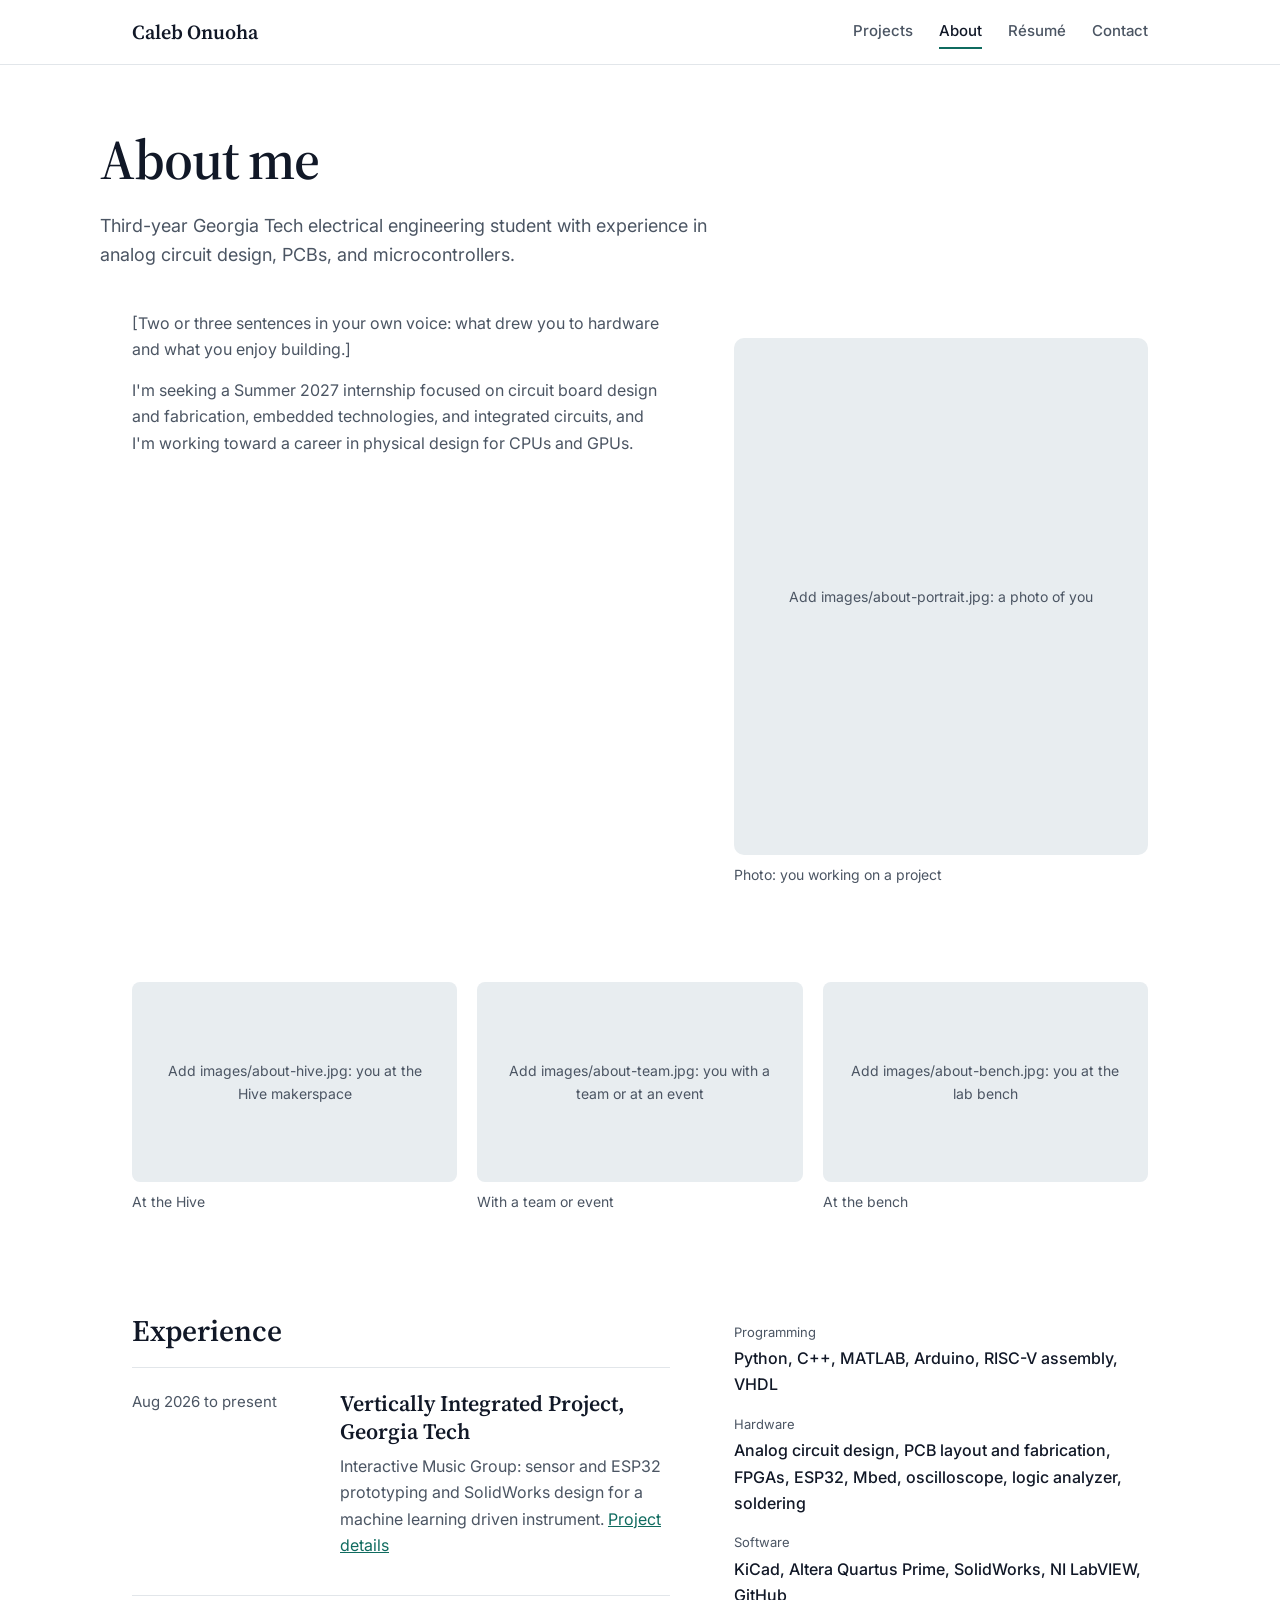
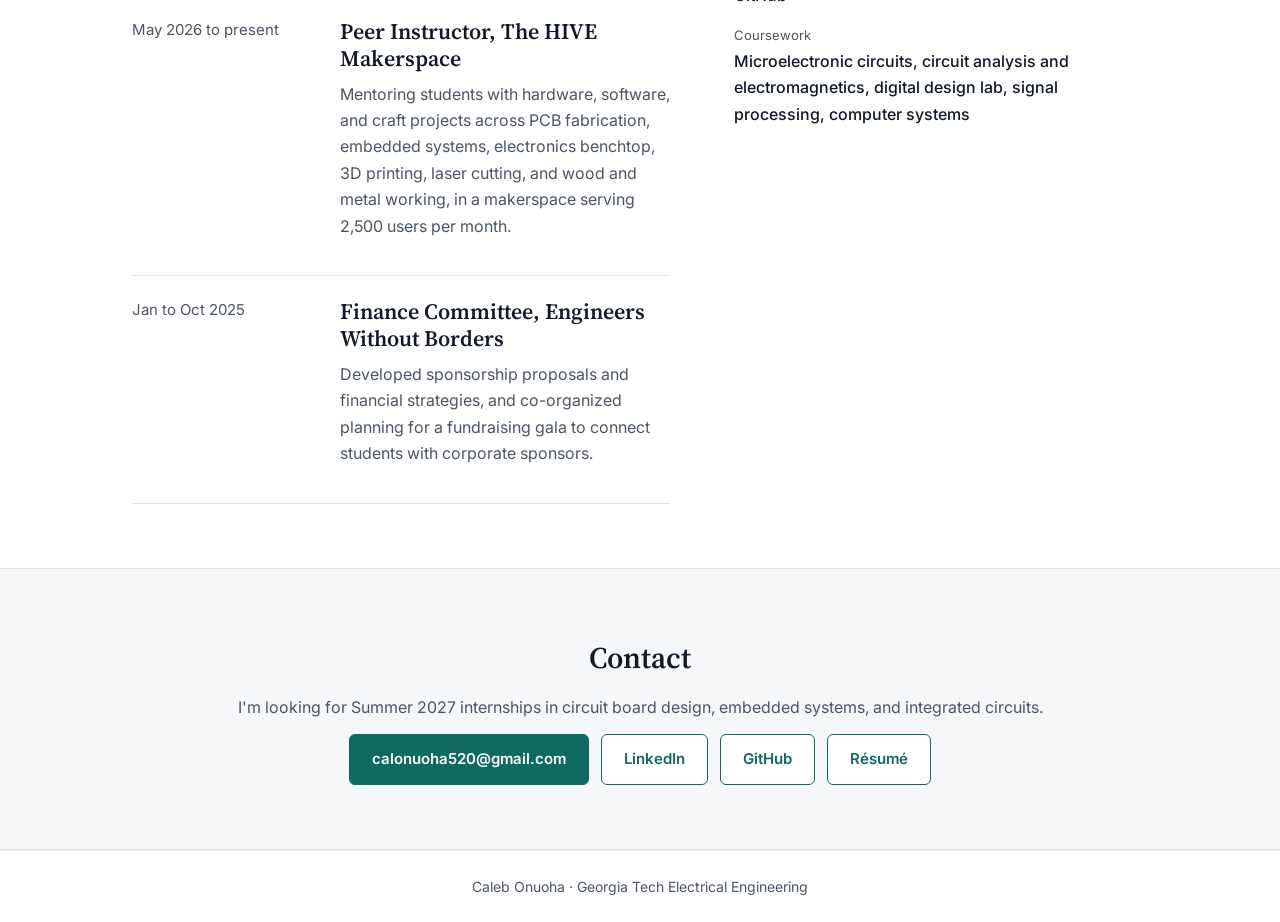
==== about.html @ 9a083c58 "Add files via upload" ====
<!DOCTYPE html><html lang="en"><head><meta charset="utf-8"><meta name="viewport" content="width=device-width, initial-scale=1"><link rel="preconnect" href="https://fonts.googleapis.com"><link rel="preconnect" href="https://fonts.gstatic.com" crossorigin><link href="https://fonts.googleapis.com/css2?family=Inter:wght@400;500;600&family=Source+Serif+4:opsz,wght@8..60,500;8..60,600&display=swap" rel="stylesheet"><link rel="stylesheet" href="style.css"><title>About | Caleb Onuoha</title></head><body>
<header><div class="wrap"><a class="name" href="index.html">Caleb Onuoha</a><nav aria-label="Primary"><a href="projects.html">Projects</a><a href="about.html" aria-current="page">About</a><a href="resume.html">Résumé</a><a href="about.html#contact">Contact</a></nav></div></header>
<main>
<div class="wrap page-head"><h1>About me</h1><p class="lede">Third-year Georgia Tech electrical engineering student with experience in analog circuit design, PCBs, and microcontrollers.</p></div>
<div class="wrap cols" style="padding-bottom:40px">
  <div>
    <p class="muted">[Two or three sentences in your own voice: what drew you to hardware and what you enjoy building.]</p>
    <p class="muted">I'm seeking a Summer 2027 internship focused on circuit board design and fabrication, embedded technologies, and integrated circuits, and I'm working toward a career in physical design for CPUs and GPUs.</p>
  </div>
  <div class="portrait"><figure><div class="shot"><img src="images/about-portrait.jpg" alt="a photo of you" onerror="this.replaceWith(document.createTextNode('Add images/about-portrait.jpg: a photo of you'))"></div><figcaption>Photo: you working on a project</figcaption></figure></div>
</div>
<div class="wrap"><div class="gallery"><figure><div class="shot"><img src="images/about-hive.jpg" alt="you at the Hive makerspace" onerror="this.replaceWith(document.createTextNode('Add images/about-hive.jpg: you at the Hive makerspace'))"></div><figcaption>At the Hive</figcaption></figure> <figure><div class="shot"><img src="images/about-team.jpg" alt="you with a team or at an event" onerror="this.replaceWith(document.createTextNode('Add images/about-team.jpg: you with a team or at an event'))"></div><figcaption>With a team or event</figcaption></figure> <figure><div class="shot"><img src="images/about-bench.jpg" alt="you at the lab bench" onerror="this.replaceWith(document.createTextNode('Add images/about-bench.jpg: you at the lab bench'))"></div><figcaption>At the bench</figcaption></figure></div></div>
<section><div class="wrap cols">
  <div>
    <h2>Experience</h2>
    <div class="role"><div class="when">Aug 2026 to present</div><div><h3>Vertically Integrated Project, Georgia Tech</h3><p class="muted">Interactive Music Group: sensor and ESP32 prototyping and SolidWorks design for a machine learning driven instrument. <a href="vip.html">Project details</a></p></div></div>
    <div class="role"><div class="when">May 2026 to present</div><div><h3>Peer Instructor, The HIVE Makerspace</h3><p class="muted">Mentoring students with hardware, software, and craft projects across PCB fabrication, embedded systems, electronics benchtop, 3D printing, laser cutting, and wood and metal working, in a makerspace serving 2,500 users per month.</p></div></div>
    <div class="role"><div class="when">Jan to Oct 2025</div><div><h3>Finance Committee, Engineers Without Borders</h3><p class="muted">Developed sponsorship proposals and financial strategies, and co-organized planning for a fundraising gala to connect students with corporate sponsors.</p></div></div>
  </div>
  <dl class="skills">
    <dt>Programming</dt><dd>Python, C++, MATLAB, Arduino, RISC-V assembly, VHDL</dd>
    <dt>Hardware</dt><dd>Analog circuit design, PCB layout and fabrication, FPGAs, ESP32, Mbed, oscilloscope, logic analyzer, soldering</dd>
    <dt>Software</dt><dd>KiCad, Altera Quartus Prime, SolidWorks, NI LabVIEW, GitHub</dd>
    <dt>Coursework</dt><dd>Microelectronic circuits, circuit analysis and electromagnetics, digital design lab, signal processing, computer systems</dd>
  </dl>
</div></section>
<section class="alt contact" id="contact"><div class="wrap">
  <h2>Contact</h2><p class="muted">I'm looking for Summer 2027 internships in circuit board design, embedded systems, and integrated circuits.</p>
  <div class="actions"><a class="btn primary" href="mailto:calonuoha520@gmail.com">calonuoha520@gmail.com</a><a class="btn ghost" href="https://www.linkedin.com/in/caleb-onuoha">LinkedIn</a><a class="btn ghost" href="https://github.com/calonuoha">GitHub</a><a class="btn ghost" href="resume.html">Résumé</a></div>
</div></section>
</main>
<footer>Caleb Onuoha · Georgia Tech Electrical Engineering</footer>
</body></html>
---- style.css ----
:root{--bg:#fff;--alt:#f5f7f8;--ink:#111827;--soft:#4b5563;--line:#e2e6ea;--accent:#0f6b5f;--accent-dark:#0a4f46;--serif:"Source Serif 4",Georgia,serif;--sans:"Inter","Helvetica Neue",Arial,sans-serif}
*{box-sizing:border-box}
body{margin:0;font-family:var(--sans);color:var(--ink);background:var(--bg);line-height:1.65;-webkit-font-smoothing:antialiased}
a{color:var(--accent)}
a:focus-visible{outline:3px solid var(--accent);outline-offset:3px}
.wrap{max-width:1080px;margin:0 auto;padding:0 32px}
header{position:sticky;top:0;z-index:10;background:rgba(255,255,255,.95);backdrop-filter:blur(8px);border-bottom:1px solid var(--line)}
header .wrap{display:flex;align-items:center;justify-content:space-between;height:64px}
.name{font-family:var(--serif);font-weight:600;font-size:20px;color:var(--ink);text-decoration:none}
nav{display:flex;gap:26px;font-size:15px;font-weight:500}
nav a{color:var(--soft);text-decoration:none;padding:4px 0;border-bottom:2px solid transparent}
nav a:hover{color:var(--accent)}
nav a[aria-current="page"]{color:var(--ink);border-color:var(--accent)}
h1{font-family:var(--serif);font-weight:600;font-size:clamp(36px,5vw,56px);line-height:1.1;letter-spacing:-.02em;margin:0 0 20px}
h2{font-family:var(--serif);font-weight:600;font-size:30px;margin:0 0 12px}
h3{font-family:var(--serif);font-weight:600;font-size:22px;line-height:1.25;margin:0 0 8px}
p{margin:0 0 14px}.muted{color:var(--soft)}
.lede{font-size:18px;color:var(--soft);max-width:60ch;margin:0 0 32px}
.hero{padding:88px 0 72px;display:grid;grid-template-columns:1.6fr 1fr;gap:72px;align-items:start}
.page-head{padding:64px 0 40px}.page-head .lede{margin:0}
section{padding:64px 0}section.alt{background:var(--alt);border-top:1px solid var(--line);border-bottom:1px solid var(--line)}
.actions{display:flex;flex-wrap:wrap;gap:12px}
.btn{display:inline-block;padding:12px 22px;border-radius:6px;font-weight:600;font-size:15px;text-decoration:none;border:1px solid var(--accent)}
.btn.primary{background:var(--accent);color:#fff}.btn.primary:hover{background:var(--accent-dark)}
.btn.ghost{color:var(--accent);background:#fff}.btn.ghost:hover{background:var(--alt)}
.facts{border-left:3px solid var(--accent);padding-left:24px;margin:0}
.facts dt,.skills dt{font-size:13px;color:var(--soft);margin-top:16px}.facts dt:first-child,.skills dt:first-child{margin-top:0}
.facts dd,.skills dd{margin:2px 0 0;font-weight:500}
.featured{display:grid;grid-template-columns:1.1fr 1fr;background:#fff;border:1px solid var(--line);border-radius:10px;overflow:hidden;margin-bottom:28px}
.shot{background:#e8edf0;min-height:280px;display:grid;place-items:center;color:var(--soft);font-size:14px;text-align:center;padding:20px}
.shot img{width:100%;height:100%;object-fit:cover;display:block}
.featured .body{padding:32px}
.grid{display:grid;grid-template-columns:repeat(auto-fit,minmax(300px,1fr));gap:28px}
.card{background:#fff;border:1px solid var(--line);border-radius:10px;padding:28px;display:flex;flex-direction:column}
.tags{list-style:none;display:flex;flex-wrap:wrap;gap:8px;padding:0;margin:4px 0 18px}
.tags li,.status{font-size:13px;font-weight:500;background:var(--alt);border:1px solid var(--line);border-radius:999px;padding:3px 12px;color:var(--soft)}
.status{display:inline-block;margin-bottom:14px}
.more{margin-top:auto;font-weight:600;font-size:15px;text-decoration:none}.more:hover{text-decoration:underline}
.back{display:inline-block;margin-bottom:20px;font-size:15px;font-weight:500;text-decoration:none}
.meta{display:grid;grid-template-columns:repeat(auto-fit,minmax(180px,1fr));gap:20px;padding:24px 0;border-top:1px solid var(--line);border-bottom:1px solid var(--line);margin:28px 0 0}
.meta div span{display:block;font-size:13px;color:var(--soft)}.meta div strong{font-weight:600}
.case{max-width:760px}.case h2{margin-top:48px}
figure{margin:28px 0}figure .shot{border-radius:8px;min-height:240px}figcaption{font-size:14px;color:var(--soft);margin-top:8px}
.cols{display:grid;grid-template-columns:1.3fr 1fr;gap:64px}
.role{display:grid;grid-template-columns:180px 1fr;gap:28px;padding:22px 0;border-top:1px solid var(--line)}.role:last-child{border-bottom:1px solid var(--line)}
.role .when{color:var(--soft);font-size:15px}
.contact{text-align:center}.contact .actions{justify-content:center}
footer{border-top:1px solid var(--line);padding:24px 0;font-size:14px;color:var(--soft);text-align:center}
@media(max-width:860px){.wrap{padding:0 20px}nav{gap:14px;font-size:14px}.hero,.cols{grid-template-columns:1fr;gap:36px}.hero{padding:56px 0}.featured{grid-template-columns:1fr}.role{grid-template-columns:1fr;gap:4px}section{padding:48px 0}}
.portrait .shot{aspect-ratio:4/5;min-height:0;border-radius:10px}
.gallery{display:grid;grid-template-columns:repeat(auto-fit,minmax(240px,1fr));gap:20px;margin:28px 0}
.gallery figure{margin:0}.gallery .shot{min-height:200px;border-radius:8px}
.viewer{width:100%;height:min(88vh,1000px);border:1px solid var(--line);border-radius:8px;background:var(--alt);display:block}
.case ul.list,.list{padding-left:20px;margin:0 0 14px;color:var(--soft)}.list li{margin-bottom:6px}
.note{font-size:14px;color:var(--soft)}
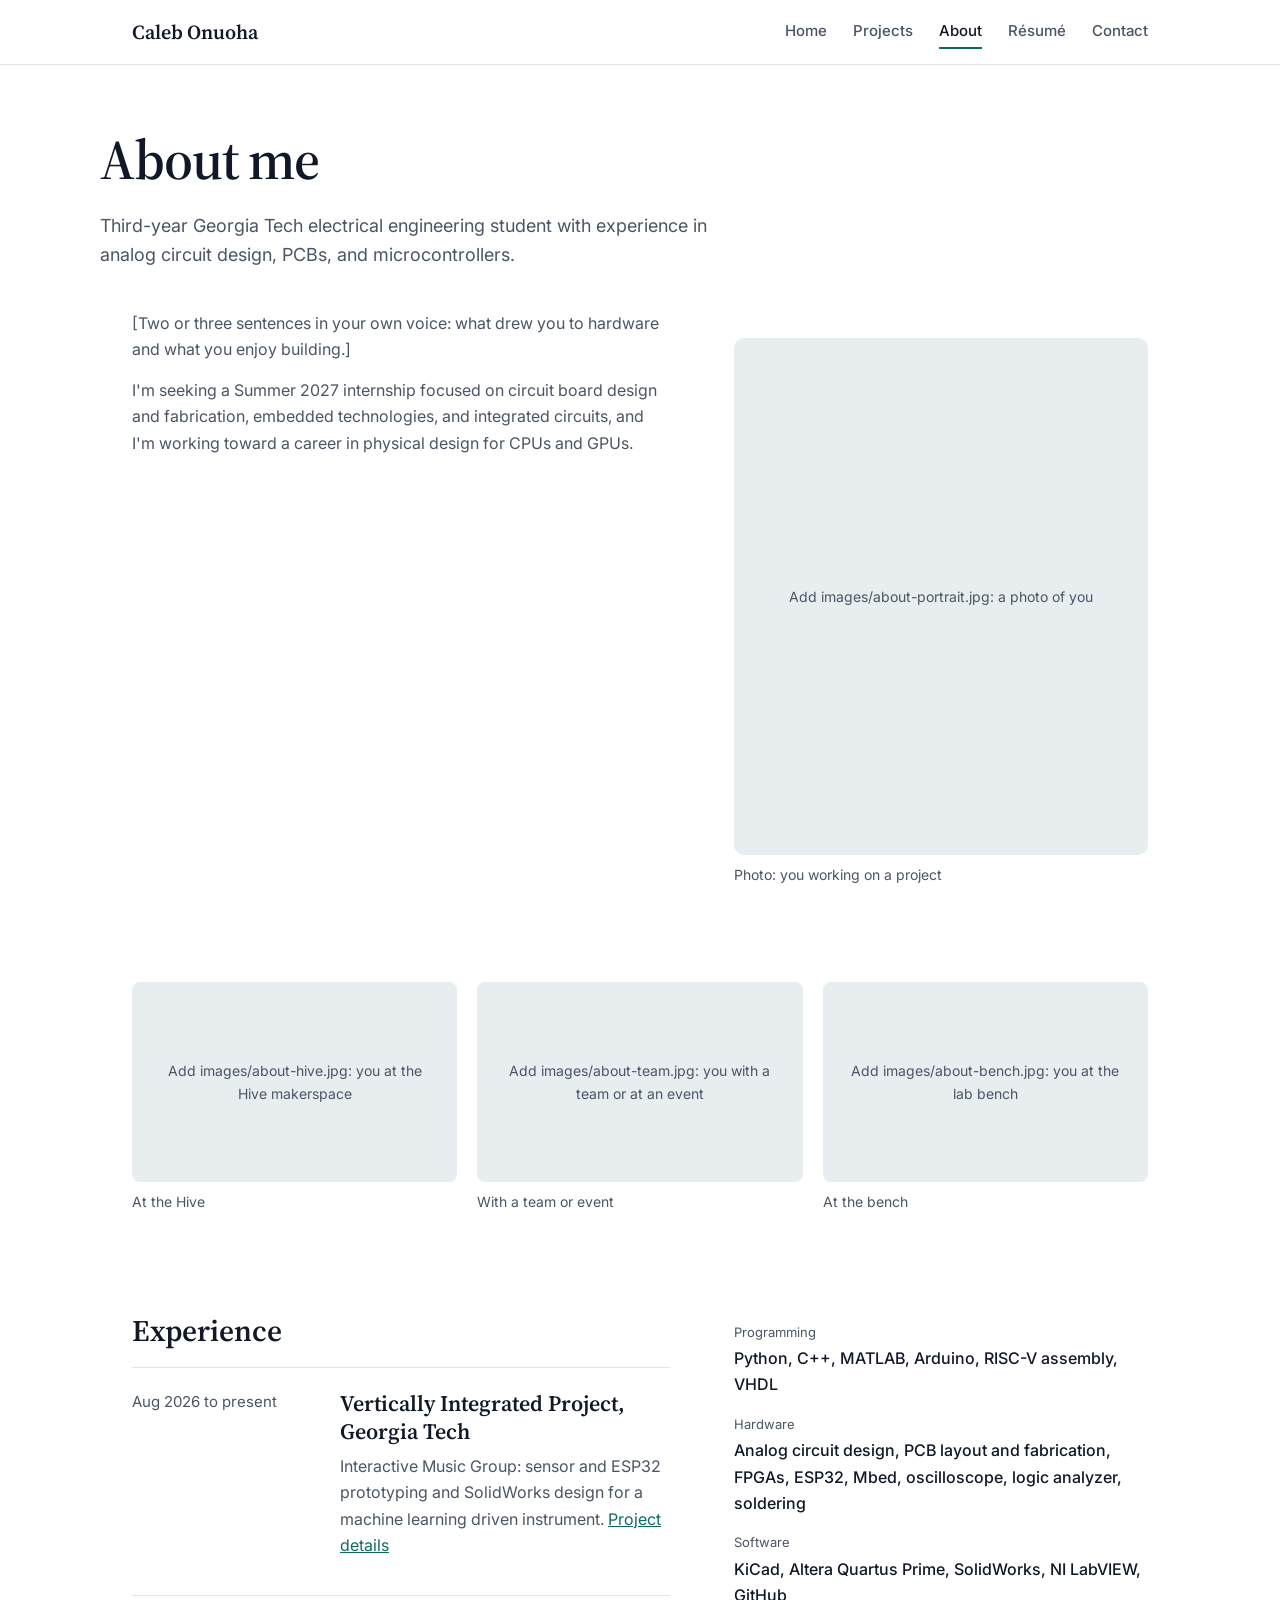
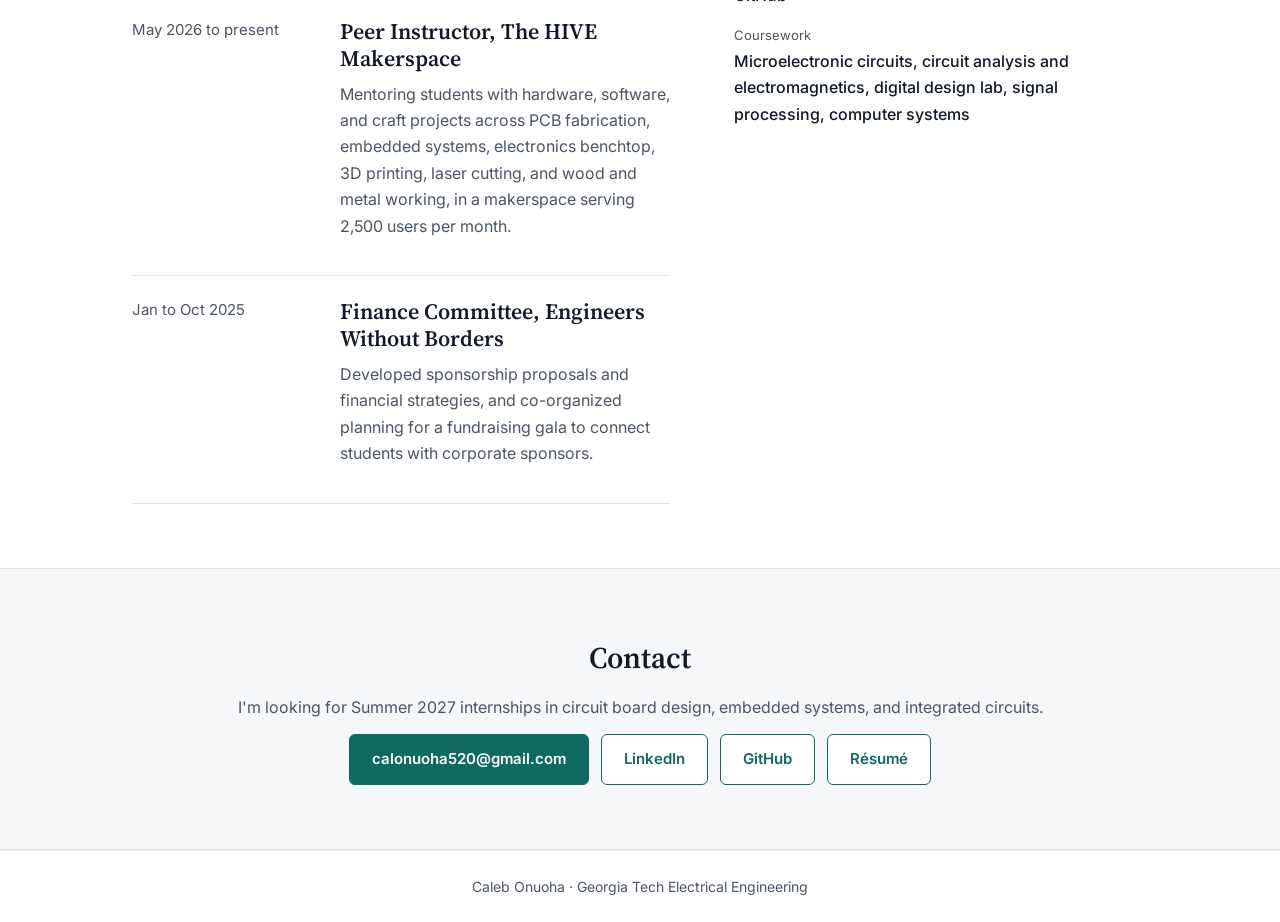
==== commit 4d04eb66: "Update header navigation links in about.html" ====
--- a/about.html
+++ b/about.html
@@ -1,5 +1,5 @@
 <!DOCTYPE html><html lang="en"><head><meta charset="utf-8"><meta name="viewport" content="width=device-width, initial-scale=1"><link rel="preconnect" href="https://fonts.googleapis.com"><link rel="preconnect" href="https://fonts.gstatic.com" crossorigin><link href="https://fonts.googleapis.com/css2?family=Inter:wght@400;500;600&family=Source+Serif+4:opsz,wght@8..60,500;8..60,600&display=swap" rel="stylesheet"><link rel="stylesheet" href="style.css"><title>About | Caleb Onuoha</title></head><body>
-<header><div class="wrap"><a class="name" href="index.html">Caleb Onuoha</a><nav aria-label="Primary"><a href="projects.html">Projects</a><a href="about.html" aria-current="page">About</a><a href="resume.html">Résumé</a><a href="about.html#contact">Contact</a></nav></div></header>
+<header><div class="wrap"><a class="name" href="index.html">Caleb Onuoha</a><nav aria-label="Primary"><a href="index.html">Home</a><a href="projects.html">Projects</a><a href="about.html" aria-current="page">About</a><a href="resume.html">Résumé</a><a href="about.html#contact">Contact</a></nav></div></header>
 <main>
 <div class="wrap page-head"><h1>About me</h1><p class="lede">Third-year Georgia Tech electrical engineering student with experience in analog circuit design, PCBs, and microcontrollers.</p></div>
 <div class="wrap cols" style="padding-bottom:40px">
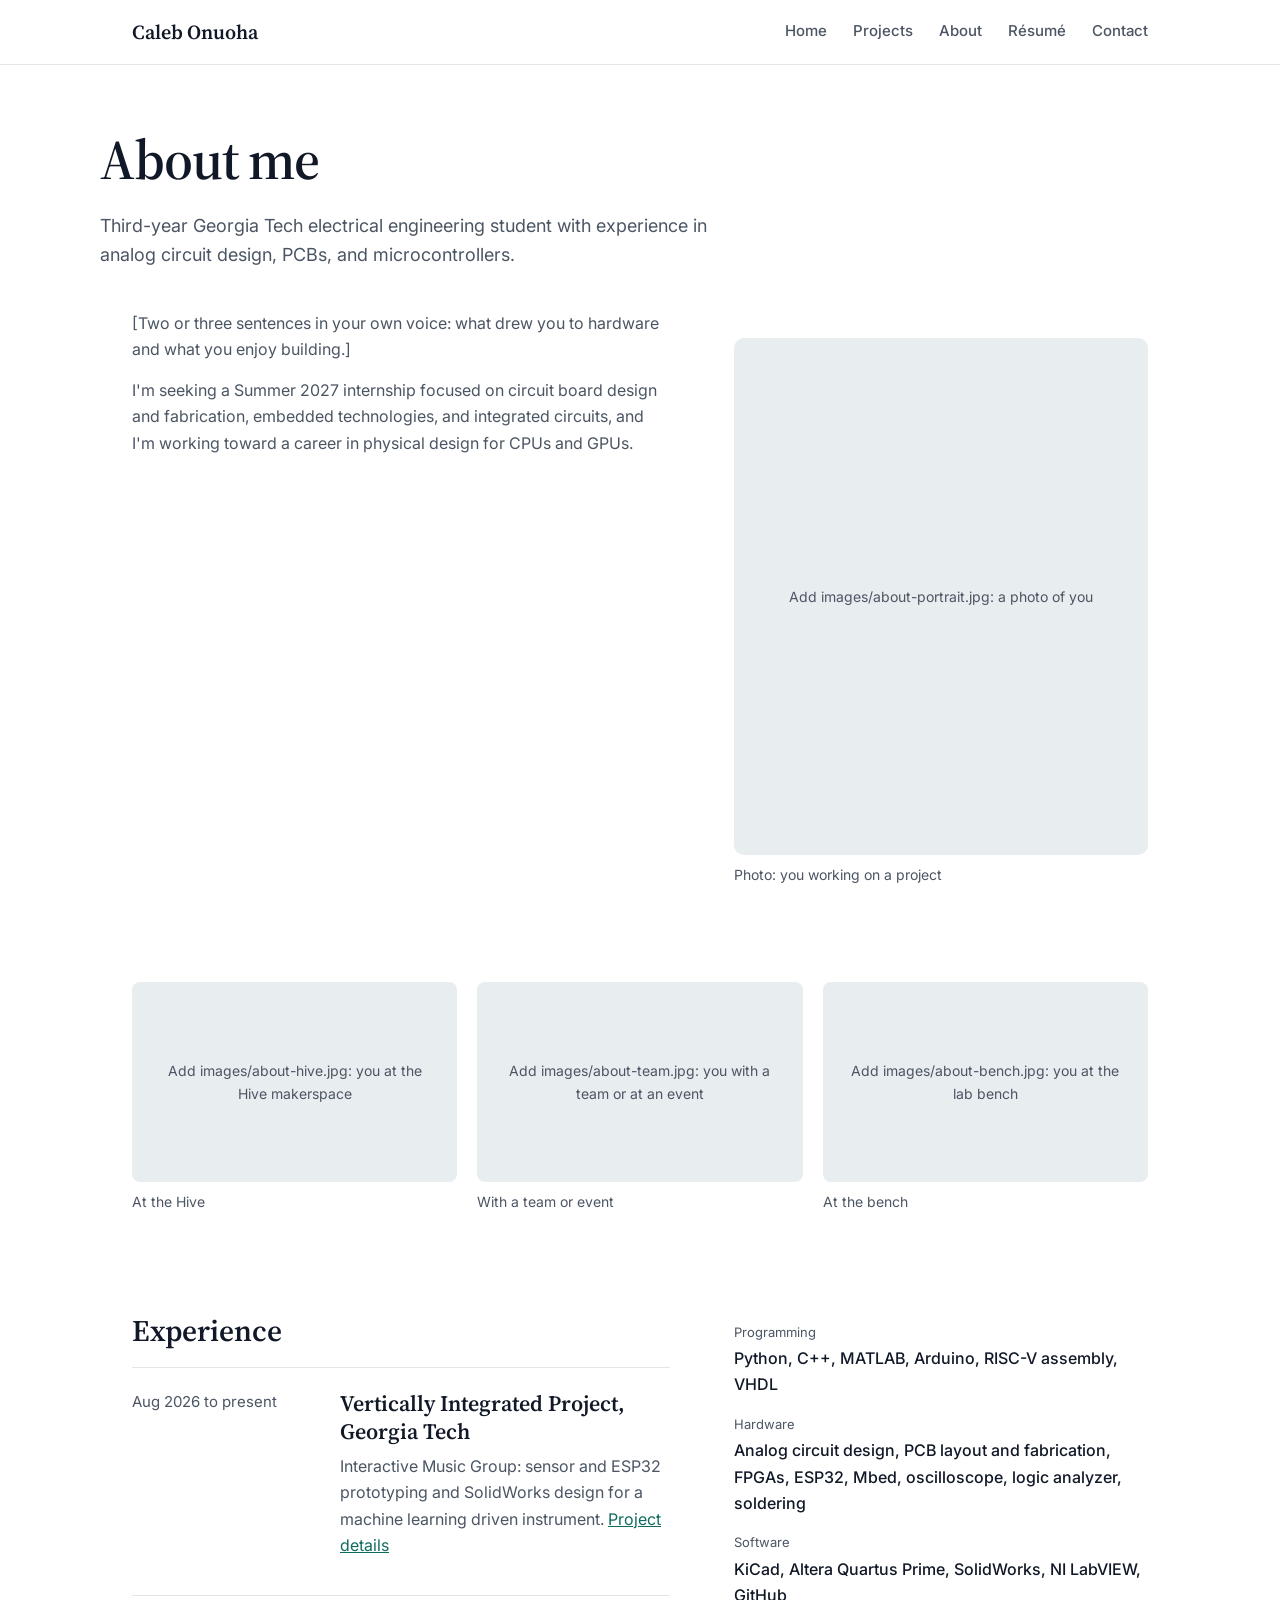
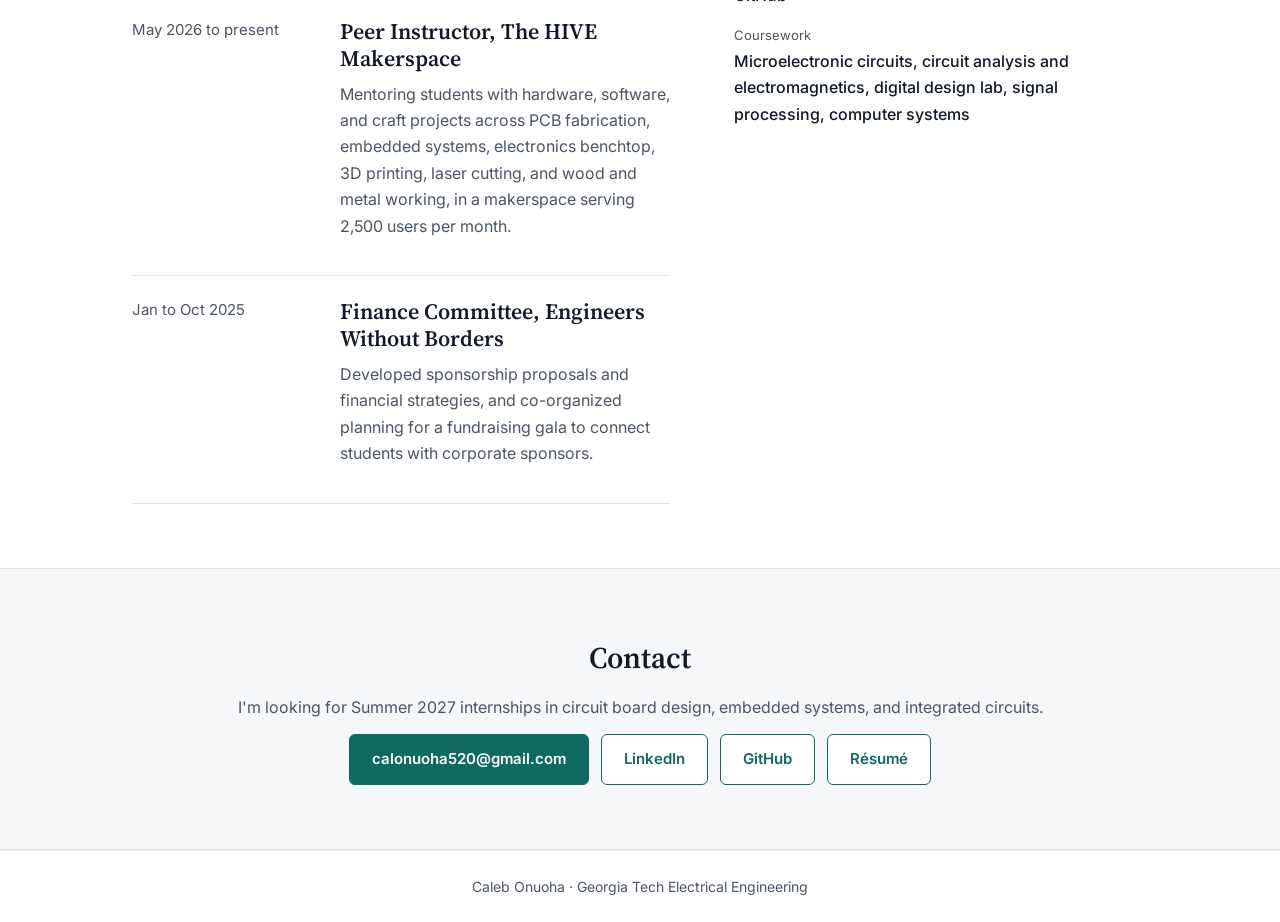
==== commit dd4ab830: "Update about.html" ====
--- a/about.html
+++ b/about.html
@@ -1,5 +1,5 @@
 <!DOCTYPE html><html lang="en"><head><meta charset="utf-8"><meta name="viewport" content="width=device-width, initial-scale=1"><link rel="preconnect" href="https://fonts.googleapis.com"><link rel="preconnect" href="https://fonts.gstatic.com" crossorigin><link href="https://fonts.googleapis.com/css2?family=Inter:wght@400;500;600&family=Source+Serif+4:opsz,wght@8..60,500;8..60,600&display=swap" rel="stylesheet"><link rel="stylesheet" href="style.css"><title>About | Caleb Onuoha</title></head><body>
-<header><div class="wrap"><a class="name" href="index.html">Caleb Onuoha</a><nav aria-label="Primary"><a href="index.html">Home</a><a href="projects.html">Projects</a><a href="about.html" aria-current="page">About</a><a href="resume.html">Résumé</a><a href="about.html#contact">Contact</a></nav></div></header>
+<header><div class="wrap"><a class="name" href="index.html">Caleb Onuoha</a><nav aria-label="Primary"><a href="index.html">Home</a><a href="projects.html">Projects</a><a href="about.html">About</a><a href="resume.html">Résumé</a><a href="about.html#contact">Contact</a></nav></div></header>
 <main>
 <div class="wrap page-head"><h1>About me</h1><p class="lede">Third-year Georgia Tech electrical engineering student with experience in analog circuit design, PCBs, and microcontrollers.</p></div>
 <div class="wrap cols" style="padding-bottom:40px">
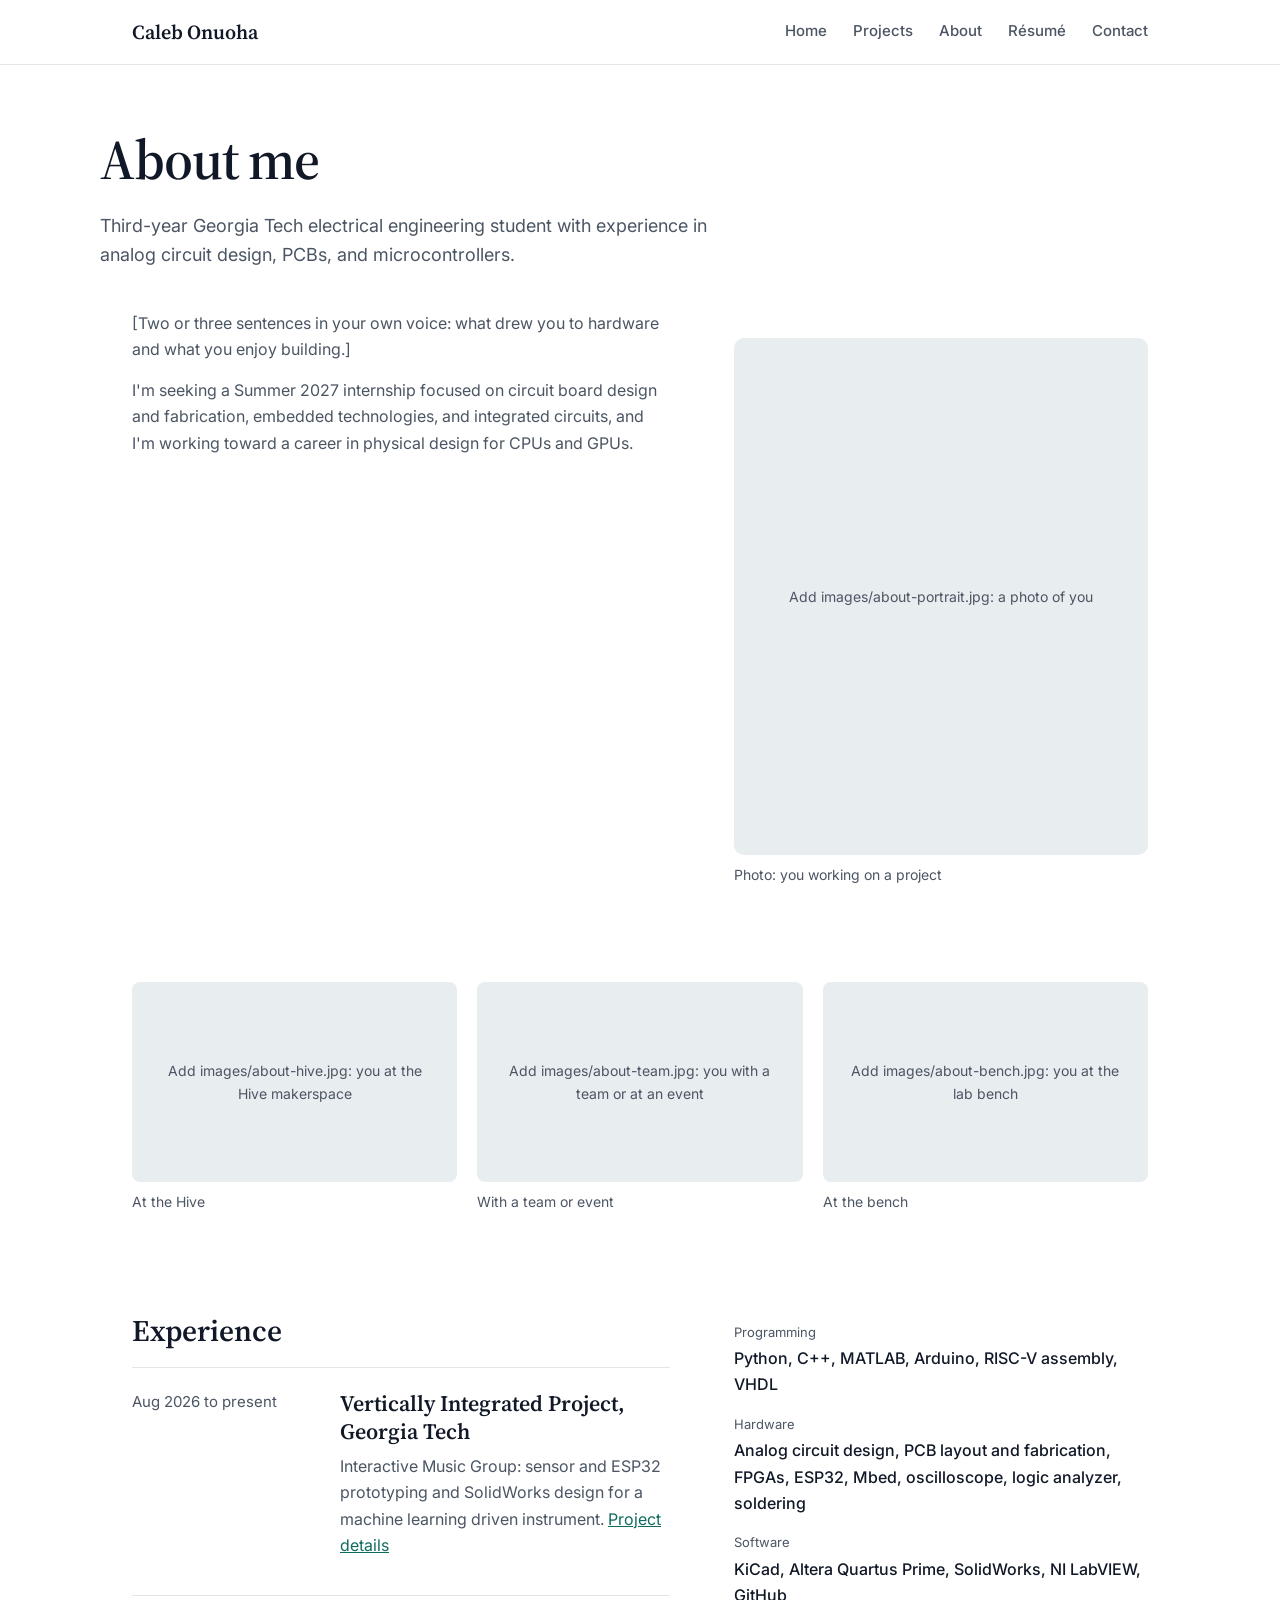
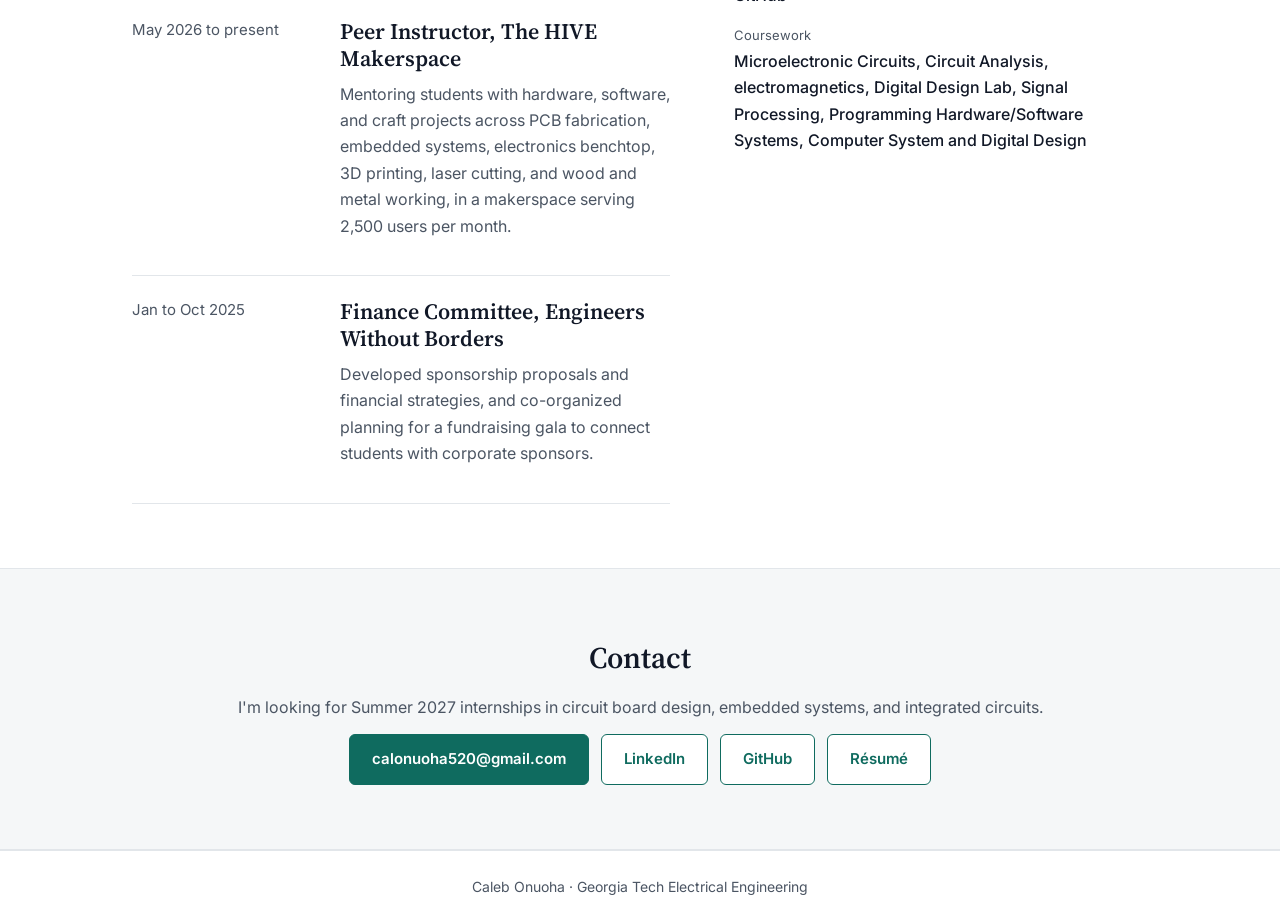
==== commit e335f714: "Revise coursework details in about.html Updated coursework descriptions for clarity and consistency." ====
--- a/about.html
+++ b/about.html
@@ -21,7 +21,7 @@
     <dt>Programming</dt><dd>Python, C++, MATLAB, Arduino, RISC-V assembly, VHDL</dd>
     <dt>Hardware</dt><dd>Analog circuit design, PCB layout and fabrication, FPGAs, ESP32, Mbed, oscilloscope, logic analyzer, soldering</dd>
     <dt>Software</dt><dd>KiCad, Altera Quartus Prime, SolidWorks, NI LabVIEW, GitHub</dd>
-    <dt>Coursework</dt><dd>Microelectronic circuits, circuit analysis and electromagnetics, digital design lab, signal processing, computer systems</dd>
+    <dt>Coursework</dt><dd>Microelectronic Circuits, Circuit Analysis, electromagnetics, Digital Design Lab, Signal Processing, Programming Hardware/Software Systems, Computer System and Digital Design</dd>
   </dl>
 </div></section>
 <section class="alt contact" id="contact"><div class="wrap">
--- a/style.css
+++ b/style.css
@@ -50,6 +50,5 @@
 .portrait .shot{aspect-ratio:4/5;min-height:0;border-radius:10px}
 .gallery{display:grid;grid-template-columns:repeat(auto-fit,minmax(240px,1fr));gap:20px;margin:28px 0}
 .gallery figure{margin:0}.gallery .shot{min-height:200px;border-radius:8px}
-.viewer{width:100%;height:min(88vh,1000px);border:1px solid var(--line);border-radius:8px;background:var(--alt);display:block}
-.case ul.list,.list{padding-left:20px;margin:0 0 14px;color:var(--soft)}.list li{margin-bottom:6px}
+.viewer{width:100%;max-width:900px;margin:0 auto;height:auto;aspect-ratio:8.5/11.1;border:1px solid var(--line);border-radius:8px;background:var(--alt);display:block}.case ul.list,.list{padding-left:20px;margin:0 0 14px;color:var(--soft)}.list li{margin-bottom:6px}
 .note{font-size:14px;color:var(--soft)}
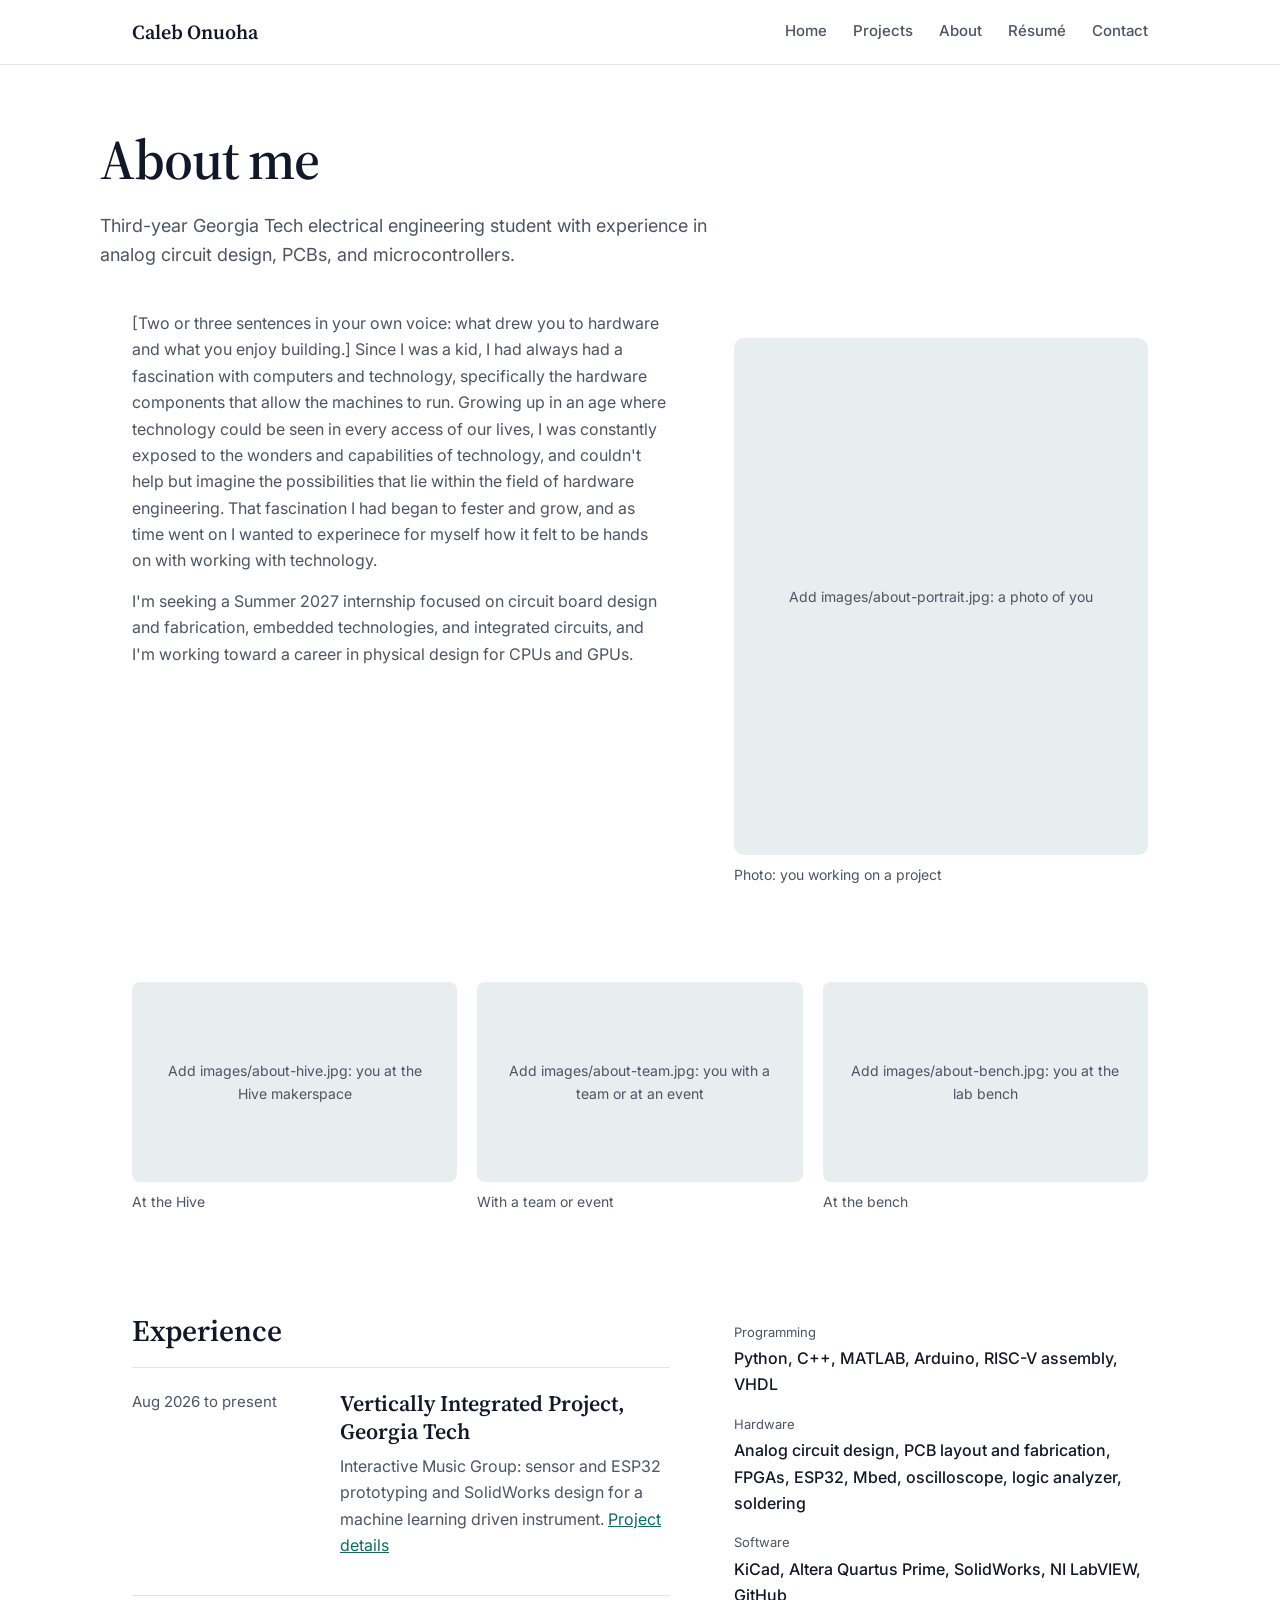
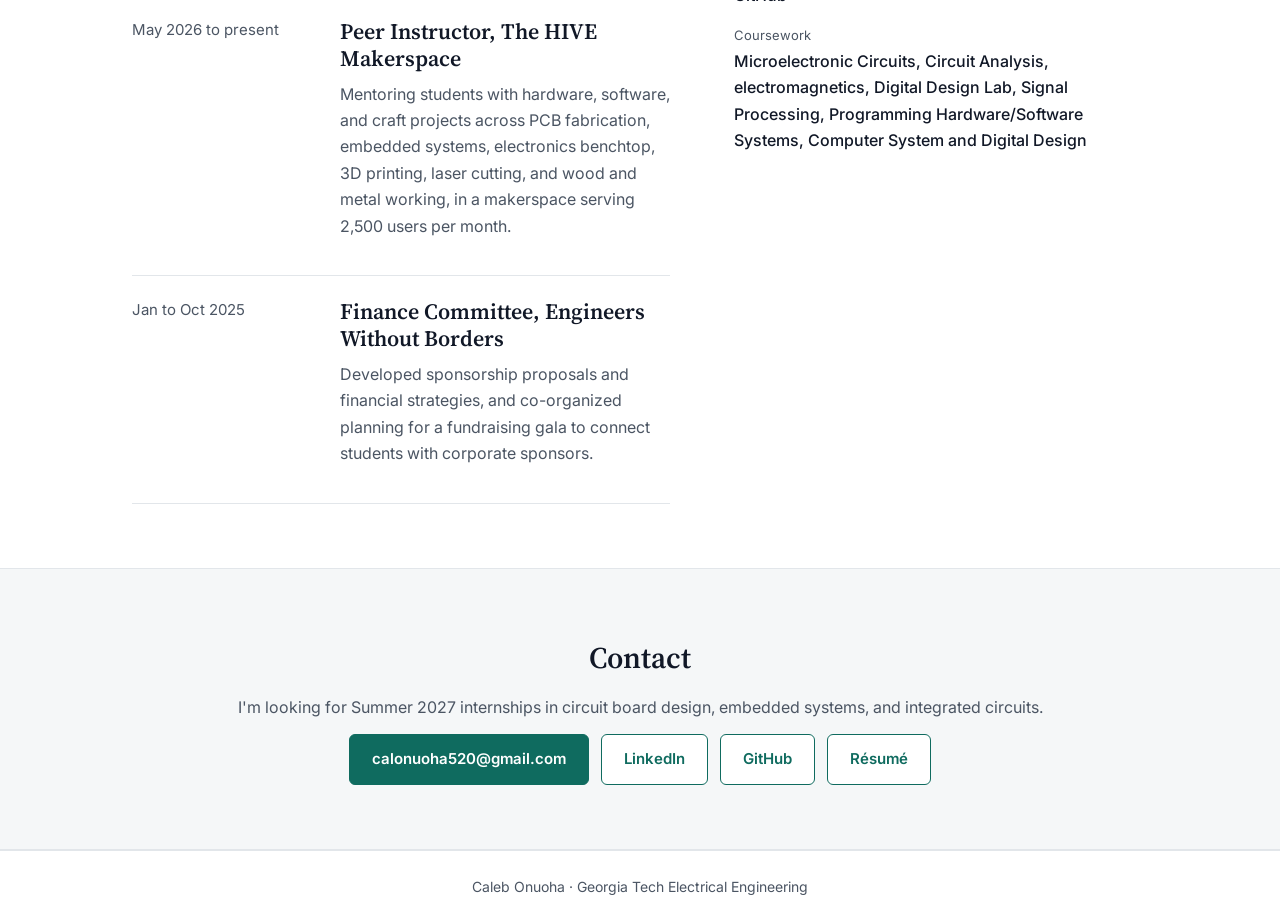
==== commit e0a43465: "Update about.html" ====
--- a/about.html
+++ b/about.html
@@ -4,7 +4,7 @@
 <div class="wrap page-head"><h1>About me</h1><p class="lede">Third-year Georgia Tech electrical engineering student with experience in analog circuit design, PCBs, and microcontrollers.</p></div>
 <div class="wrap cols" style="padding-bottom:40px">
   <div>
-    <p class="muted">[Two or three sentences in your own voice: what drew you to hardware and what you enjoy building.]</p>
+    <p class="muted">[Two or three sentences in your own voice: what drew you to hardware and what you enjoy building.] Since I was a kid, I had always had a fascination with computers and technology, specifically the hardware components that allow the machines to run. Growing up in an age where technology could be seen in every access of our lives, I was constantly exposed to the wonders and capabilities of technology, and couldn't help but imagine the possibilities that lie within the field of hardware engineering. That fascination I had began to fester and grow, and as time went on I wanted to experinece for myself how it felt to be hands on with working with technology.</p>
     <p class="muted">I'm seeking a Summer 2027 internship focused on circuit board design and fabrication, embedded technologies, and integrated circuits, and I'm working toward a career in physical design for CPUs and GPUs.</p>
   </div>
   <div class="portrait"><figure><div class="shot"><img src="images/about-portrait.jpg" alt="a photo of you" onerror="this.replaceWith(document.createTextNode('Add images/about-portrait.jpg: a photo of you'))"></div><figcaption>Photo: you working on a project</figcaption></figure></div>
--- a/style.css
+++ b/style.css
@@ -52,3 +52,9 @@
 .gallery figure{margin:0}.gallery .shot{min-height:200px;border-radius:8px}
 .viewer{width:100%;max-width:900px;margin:0 auto;height:auto;aspect-ratio:8.5/11.1;border:1px solid var(--line);border-radius:8px;background:var(--alt);display:block}.case ul.list,.list{padding-left:20px;margin:0 0 14px;color:var(--soft)}.list li{margin-bottom:6px}
 .note{font-size:14px;color:var(--soft)}
+.gallery.big{align-items:start}
+.gallery.big .shot{aspect-ratio:16/10;min-height:0;display:grid;place-items:center;background:var(--alt)}
+.gallery.big img{width:100%;height:100%;object-fit:contain}
+.gallery.big figcaption{text-align:center;margin-top:10px}
+.case.wide{max-width:1000px}
+.case.wide p,.case.wide .list,.case.wide .lede{max-width:760px}
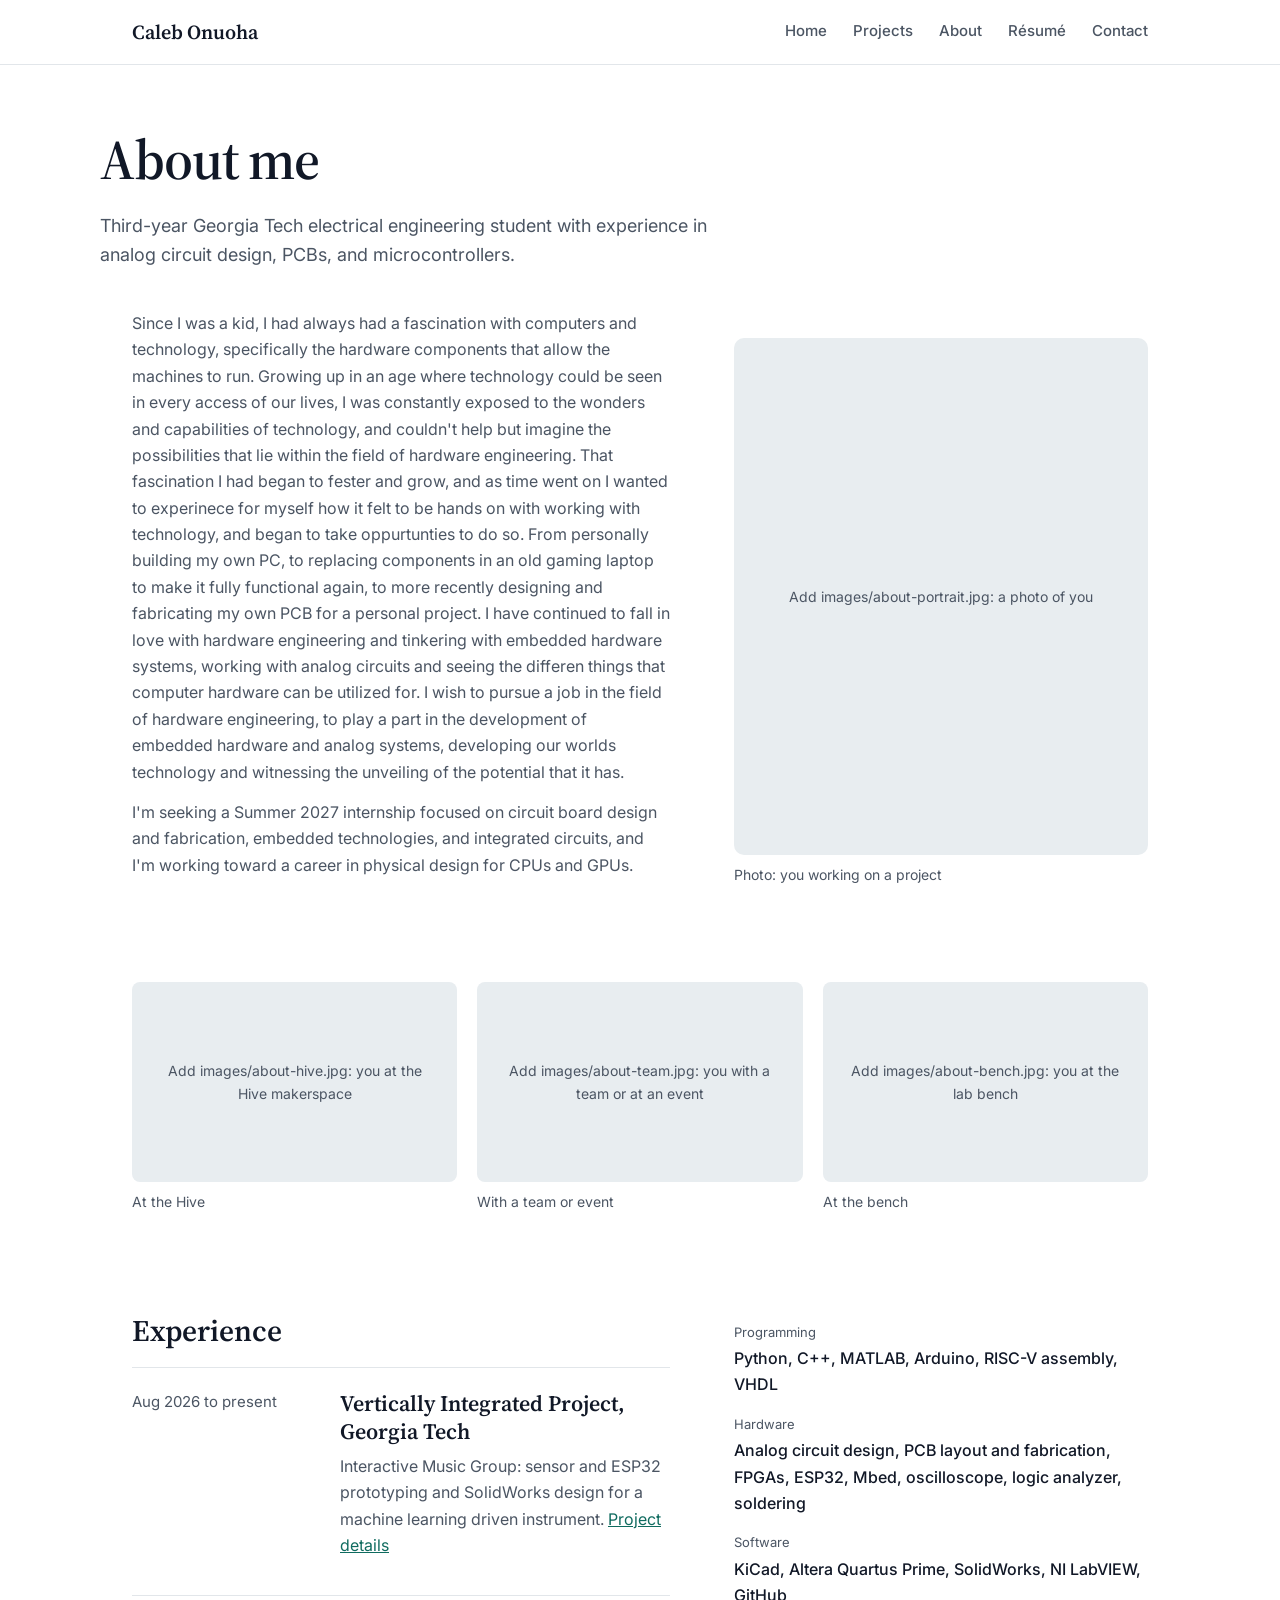
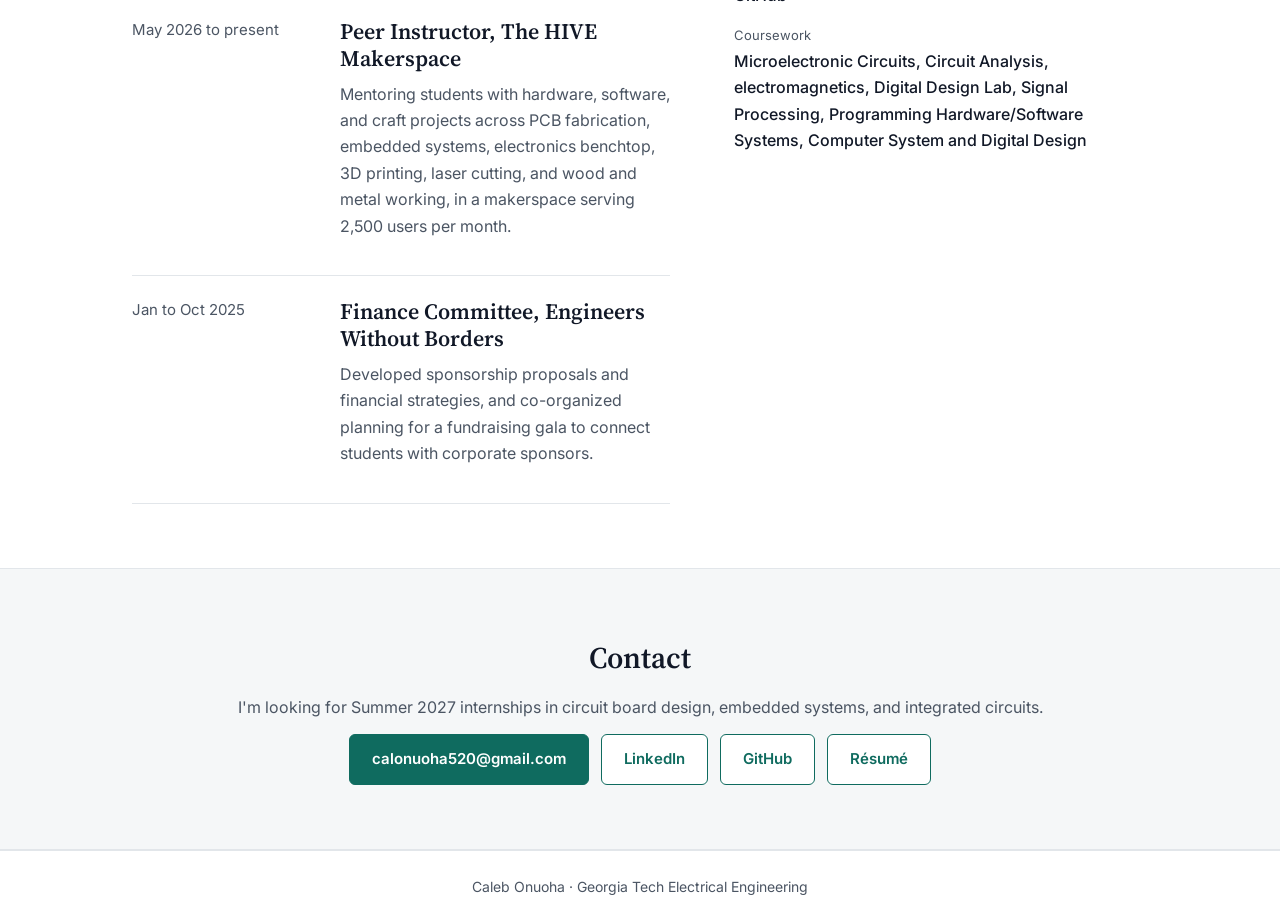
==== commit c2da1ec0: "Revise personal statement in about.html Updated personal narrative to enhance clarity and detail abo" ====
--- a/about.html
+++ b/about.html
@@ -4,7 +4,8 @@
 <div class="wrap page-head"><h1>About me</h1><p class="lede">Third-year Georgia Tech electrical engineering student with experience in analog circuit design, PCBs, and microcontrollers.</p></div>
 <div class="wrap cols" style="padding-bottom:40px">
   <div>
-    <p class="muted">[Two or three sentences in your own voice: what drew you to hardware and what you enjoy building.] Since I was a kid, I had always had a fascination with computers and technology, specifically the hardware components that allow the machines to run. Growing up in an age where technology could be seen in every access of our lives, I was constantly exposed to the wonders and capabilities of technology, and couldn't help but imagine the possibilities that lie within the field of hardware engineering. That fascination I had began to fester and grow, and as time went on I wanted to experinece for myself how it felt to be hands on with working with technology.</p>
+    <p class="muted">Since I was a kid, I had always had a fascination with computers and technology, specifically the hardware components that allow the machines to run. Growing up in an age where technology could be seen in every access of our lives, I was constantly exposed to the wonders and capabilities of technology, and couldn't help but imagine the possibilities that lie within the field of hardware engineering. That fascination I had began to fester and grow, and as time went on I wanted to experinece for myself how it felt to be hands on with working with technology, and began to take oppurtunties to do so. 
+      From personally building my own PC, to replacing components in an old gaming laptop to make it fully functional again, to more recently designing and fabricating my own PCB for a personal project. I have continued to fall in love with hardware engineering and tinkering with embedded hardware systems, working with analog circuits and seeing the differen things that computer hardware can be utilized for. I wish to pursue a job in the field of hardware engineering, to play a part in the development of embedded hardware and analog systems, developing our worlds technology and witnessing the unveiling of the potential that it has.</p>
     <p class="muted">I'm seeking a Summer 2027 internship focused on circuit board design and fabrication, embedded technologies, and integrated circuits, and I'm working toward a career in physical design for CPUs and GPUs.</p>
   </div>
   <div class="portrait"><figure><div class="shot"><img src="images/about-portrait.jpg" alt="a photo of you" onerror="this.replaceWith(document.createTextNode('Add images/about-portrait.jpg: a photo of you'))"></div><figcaption>Photo: you working on a project</figcaption></figure></div>
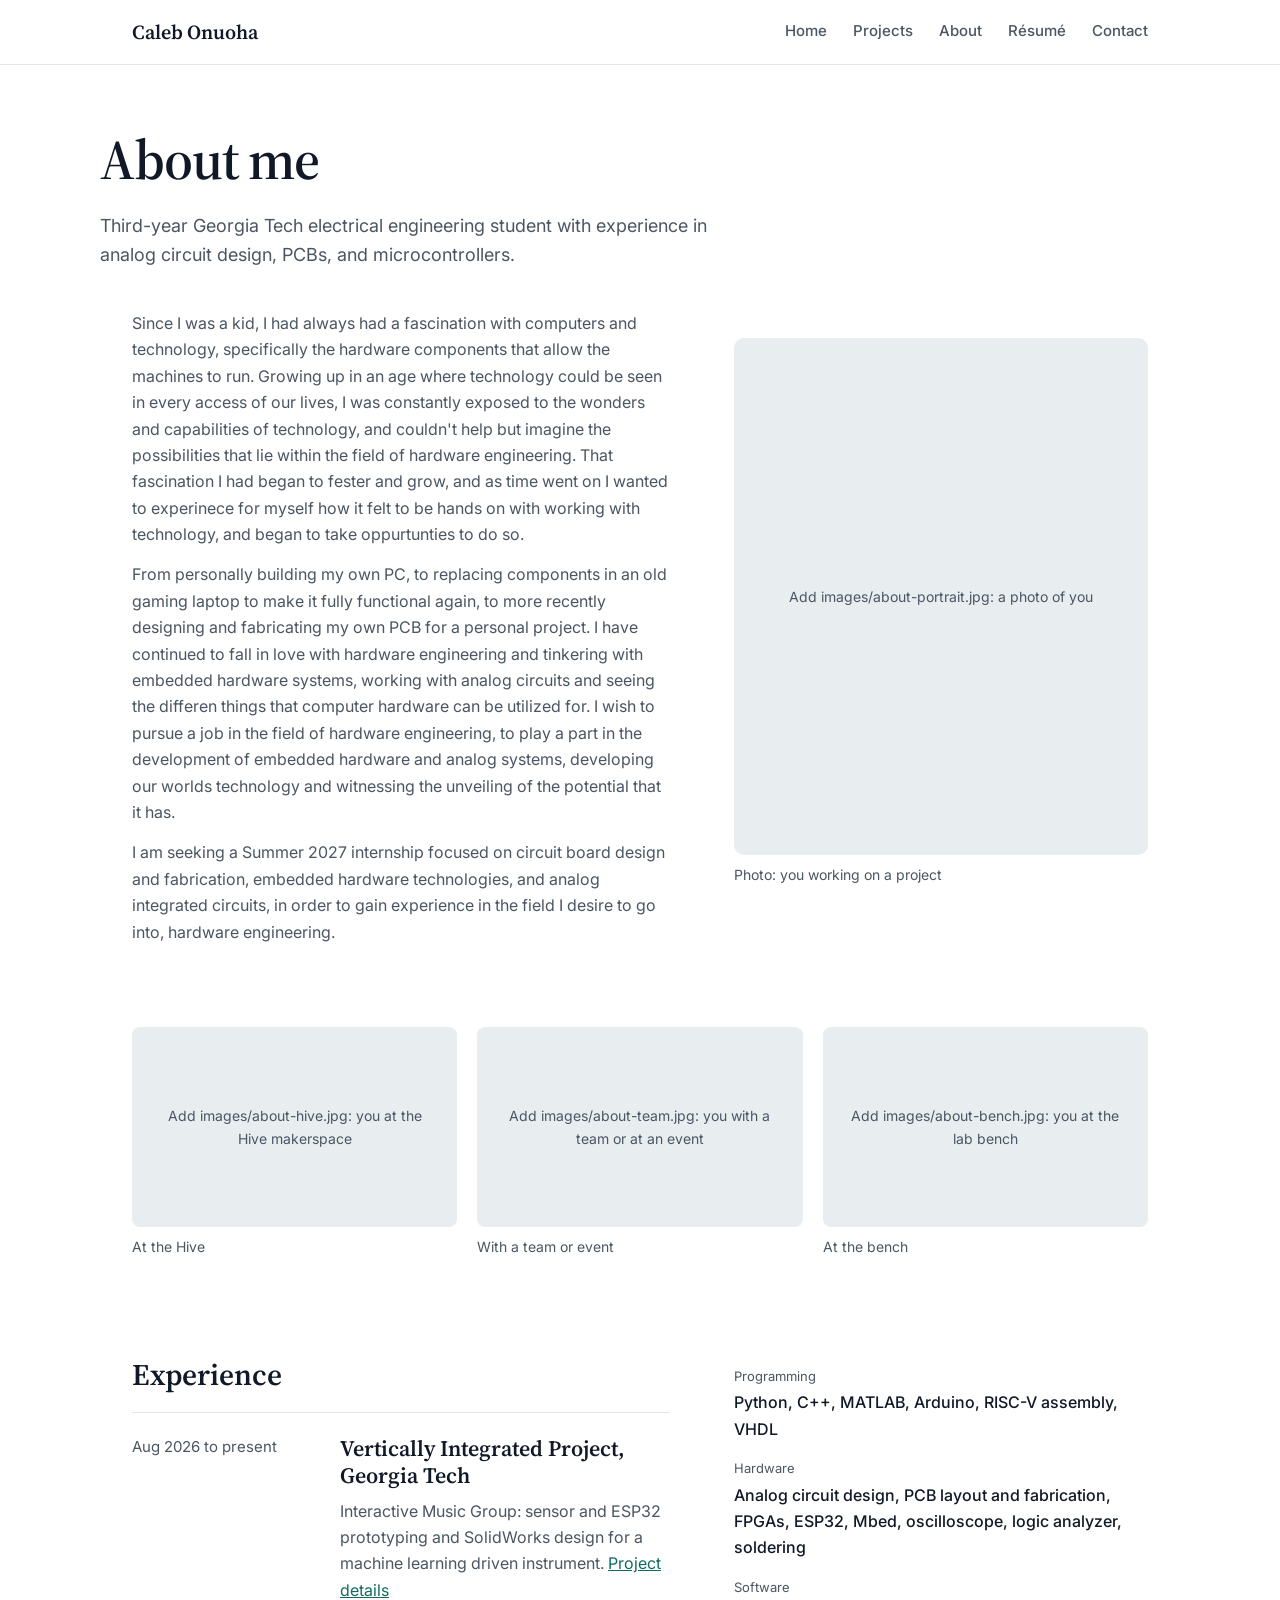
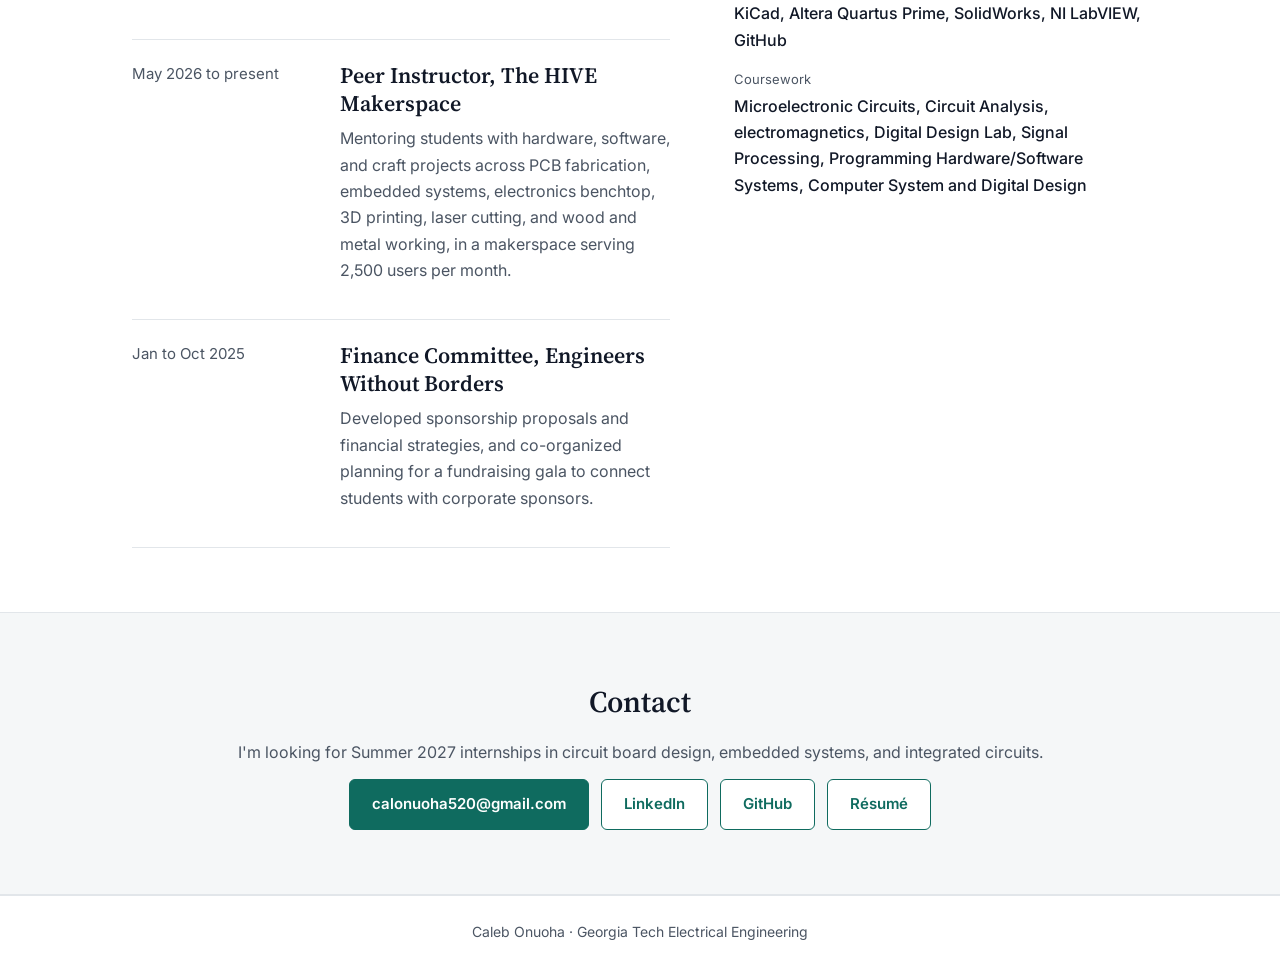
==== commit dc4b1c61: "Revise About Me section and internship details Updated internship focus and improved text clarity." ====
--- a/about.html
+++ b/about.html
@@ -4,9 +4,9 @@
 <div class="wrap page-head"><h1>About me</h1><p class="lede">Third-year Georgia Tech electrical engineering student with experience in analog circuit design, PCBs, and microcontrollers.</p></div>
 <div class="wrap cols" style="padding-bottom:40px">
   <div>
-    <p class="muted">Since I was a kid, I had always had a fascination with computers and technology, specifically the hardware components that allow the machines to run. Growing up in an age where technology could be seen in every access of our lives, I was constantly exposed to the wonders and capabilities of technology, and couldn't help but imagine the possibilities that lie within the field of hardware engineering. That fascination I had began to fester and grow, and as time went on I wanted to experinece for myself how it felt to be hands on with working with technology, and began to take oppurtunties to do so. 
-      From personally building my own PC, to replacing components in an old gaming laptop to make it fully functional again, to more recently designing and fabricating my own PCB for a personal project. I have continued to fall in love with hardware engineering and tinkering with embedded hardware systems, working with analog circuits and seeing the differen things that computer hardware can be utilized for. I wish to pursue a job in the field of hardware engineering, to play a part in the development of embedded hardware and analog systems, developing our worlds technology and witnessing the unveiling of the potential that it has.</p>
-    <p class="muted">I'm seeking a Summer 2027 internship focused on circuit board design and fabrication, embedded technologies, and integrated circuits, and I'm working toward a career in physical design for CPUs and GPUs.</p>
+    <p class="muted">Since I was a kid, I had always had a fascination with computers and technology, specifically the hardware components that allow the machines to run. Growing up in an age where technology could be seen in every access of our lives, I was constantly exposed to the wonders and capabilities of technology, and couldn't help but imagine the possibilities that lie within the field of hardware engineering. That fascination I had began to fester and grow, and as time went on I wanted to experinece for myself how it felt to be hands on with working with technology, and began to take oppurtunties to do so.
+    <p class="muted">From personally building my own PC, to replacing components in an old gaming laptop to make it fully functional again, to more recently designing and fabricating my own PCB for a personal project. I have continued to fall in love with hardware engineering and tinkering with embedded hardware systems, working with analog circuits and seeing the differen things that computer hardware can be utilized for. I wish to pursue a job in the field of hardware engineering, to play a part in the development of embedded hardware and analog systems, developing our worlds technology and witnessing the unveiling of the potential that it has.</p>
+    <p class="muted">I am seeking a Summer 2027 internship focused on circuit board design and fabrication, embedded hardware technologies, and analog integrated circuits, in order to gain experience in the field I desire to go into, hardware engineering.</p>
   </div>
   <div class="portrait"><figure><div class="shot"><img src="images/about-portrait.jpg" alt="a photo of you" onerror="this.replaceWith(document.createTextNode('Add images/about-portrait.jpg: a photo of you'))"></div><figcaption>Photo: you working on a project</figcaption></figure></div>
 </div>
